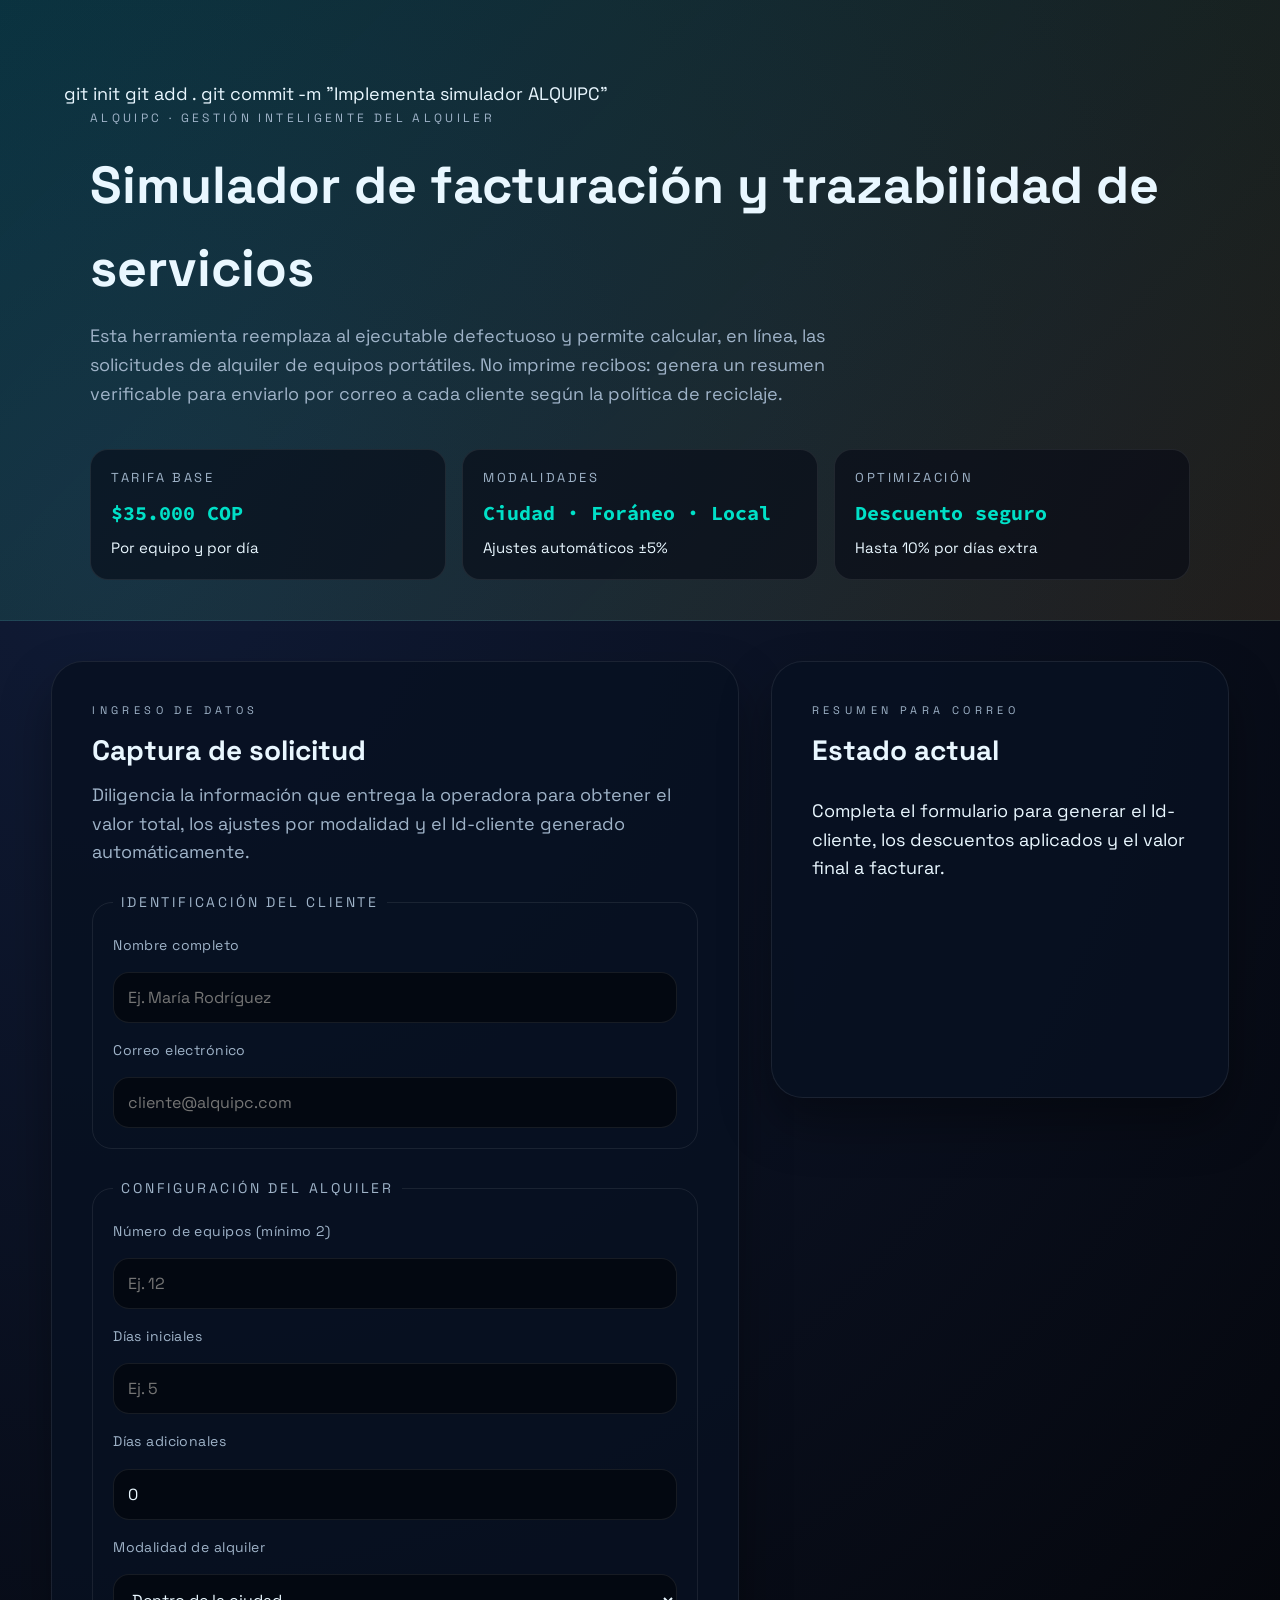
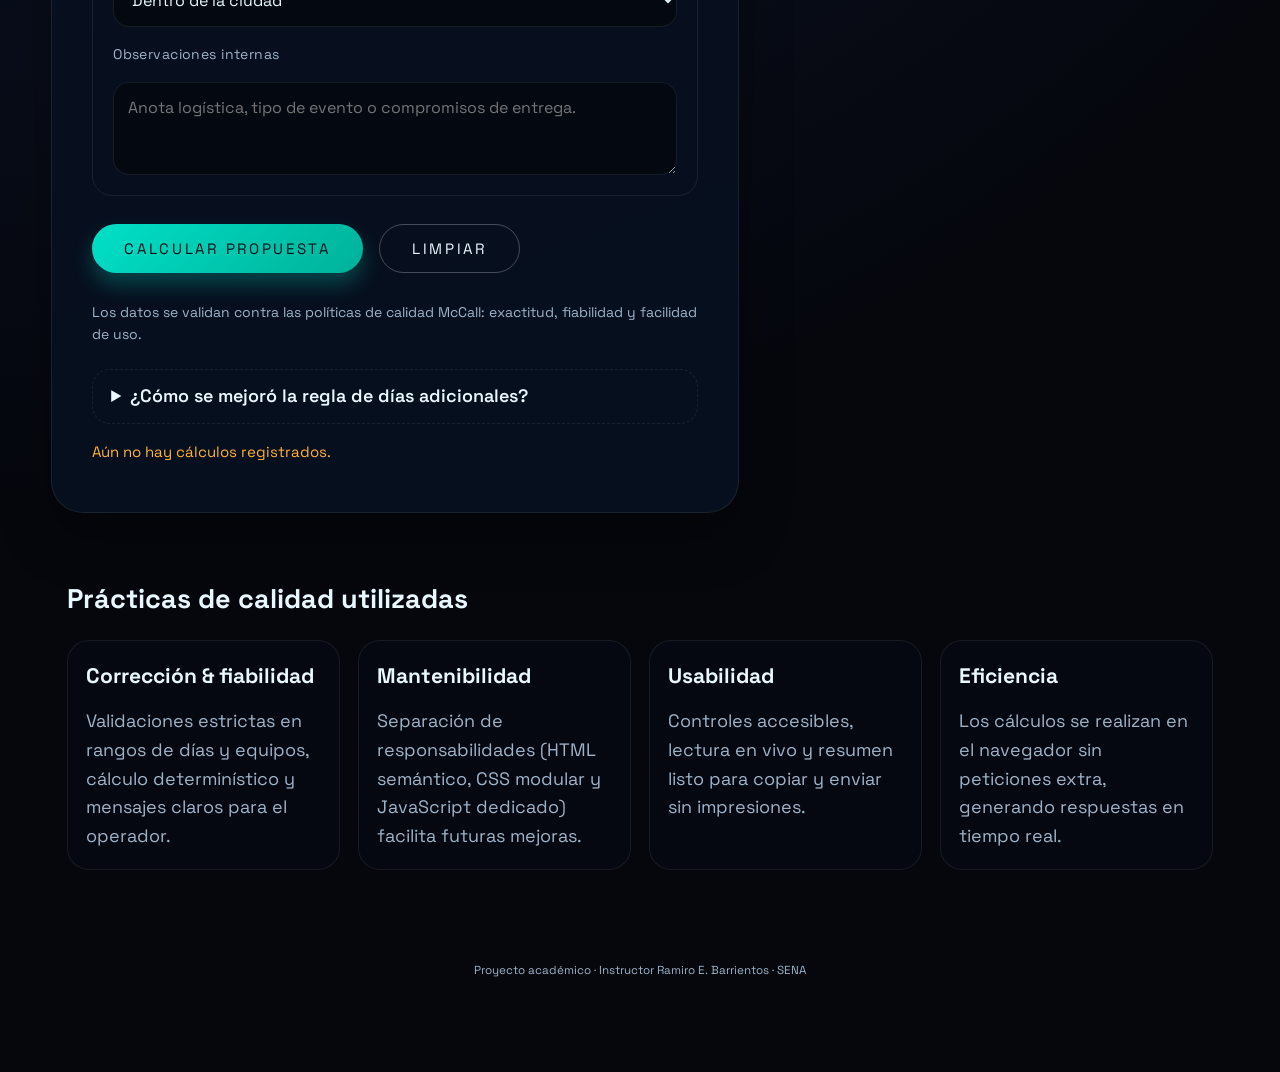
==== index.html @ 7519c862 "Renombrar A.html a index" ====
<!DOCTYPE html>
<html lang="es">

<head>
    <meta charset="UTF-8">
    <meta name="viewport" content="width=device-width, initial-scale=1.0">
    <link rel="preconnect" href="https://fonts.googleapis.com">
    <link rel="preconnect" href="https://fonts.gstatic.com" crossorigin>
    <link rel="stylesheet"
        href="https://fonts.googleapis.com/css2?family=Space+Grotesk:wght@400;500;600&family=Source+Code+Pro:wght@400;600&display=swap">
    <link rel="stylesheet" href="stylo.css">
    <link rel="stylesheet" href="styloflexbox.css">
    <link rel="stylesheet" href="stylo3.css">
    <script src="./app.js" defer></script>
    <title>ALQUIPC · Panel de facturación</title>
</head>

<body>
    <header class="hero">    git init
    git add .
    git commit -m "Implementa simulador ALQUIPC"
        <div class="hero__content">
            <p class="hero__eyebrow">ALQUIPC · Gestión inteligente del alquiler</p>
            <h1>Simulador de facturación y trazabilidad de servicios</h1>
            <p>
                Esta herramienta reemplaza al ejecutable defectuoso y permite calcular, en línea, las solicitudes de
                alquiler de equipos portátiles. No imprime recibos: genera un resumen verificable para enviarlo por
                correo a cada cliente según la política de reciclaje.
            </p>
            <div class="hero__metrics">
                <article>
                    <span>Tarifa base</span>
                    <strong>$35.000 COP</strong>
                    <small>Por equipo y por día</small>
                </article>
                <article>
                    <span>Modalidades</span>
                    <strong>Ciudad · Foráneo · Local</strong>
                    <small>Ajustes automáticos ±5%</small>
                </article>
                <article>
                    <span>Optimización</span>
                    <strong>Descuento seguro</strong>
                    <small>Hasta 10% por días extra</small>
                </article>
            </div>
        </div>
    </header>

    <main>
        <section class="panel-grid" aria-label="Panel operativo de ALQUIPC">
            <article class="panel panel--form">
                <header>
                    <p class="eyebrow">Ingreso de datos</p>
                    <h2>Captura de solicitud</h2>
                    <p class="panel__lead">
                        Diligencia la información que entrega la operadora para obtener el valor total, los ajustes por
                        modalidad y el Id-cliente generado automáticamente.
                    </p>
                </header>

                <form id="quote-form" novalidate>
                    <fieldset>
                        <legend>Identificación del cliente</legend>
                        <label for="client-name">Nombre completo</label>
                        <input type="text" id="client-name" name="clientName" placeholder="Ej. María Rodríguez"
                            maxlength="80" required>

                        <label for="client-email">Correo electrónico</label>
                        <input type="email" id="client-email" name="clientEmail" placeholder="cliente@alquipc.com"
                            maxlength="120" required>
                    </fieldset>

                    <fieldset>
                        <legend>Configuración del alquiler</legend>
                        <label for="equipment-count">Número de equipos (mínimo 2)</label>
                        <input type="number" id="equipment-count" name="equipment" min="2" max="200"
                            placeholder="Ej. 12" required>

                        <label for="initial-days">Días iniciales</label>
                        <input type="number" id="initial-days" name="initialDays" min="1" max="60" placeholder="Ej. 5"
                            required>

                        <label for="extra-days">Días adicionales</label>
                        <input type="number" id="extra-days" name="extraDays" min="0" max="60" value="0">

                        <label for="location-option">Modalidad de alquiler</label>
                        <select id="location-option" name="location" required>
                            <option value="ciudad">Dentro de la ciudad</option>
                            <option value="foranea">Fuera de la ciudad (+5%)</option>
                            <option value="local">Dentro del establecimiento (-5%)</option>
                        </select>

                        <label for="notes">Observaciones internas</label>
                        <textarea id="notes" name="notes" rows="3"
                            placeholder="Anota logística, tipo de evento o compromisos de entrega."></textarea>
                    </fieldset>

                    <div class="form__actions">
                        <button class="btn btn--primary" type="submit">Calcular propuesta</button>
                        <button class="btn btn--ghost" type="button" id="reset-form">Limpiar</button>
                    </div>
                    <p class="form__note">Los datos se validan contra las políticas de calidad McCall: exactitud,
                        fiabilidad y facilidad de uso.</p>
                </form>

                <details class="rule-card">
                    <summary>¿Cómo se mejoró la regla de días adicionales?</summary>
                    <p>
                        Antes se descontaba el 2% por cada día adicional sin límite. El simulador aplica la misma tasa,
                        pero la limita al 10% del subtotal para evitar pérdidas y mantener la sostenibilidad financiera.
                    </p>
                </details>

                <div class="messages" id="form-messages" role="status" aria-live="assertive"></div>
            </article>

            <article class="panel panel--summary" aria-live="polite">
                <header>
                    <p class="eyebrow">Resumen para correo</p>
                    <h2>Estado actual</h2>
                </header>
                <div id="summary-output" class="summary">
                    <p>Completa el formulario para generar el Id-cliente, los descuentos aplicados y el valor final a
                        facturar.</p>
                </div>
            </article>
        </section>

        <section class="quality" aria-label="Aplicación de la norma McCall">
            <h2>Prácticas de calidad utilizadas</h2>
            <div class="quality__grid">
                <article>
                    <h3>Corrección & fiabilidad</h3>
                    <p>Validaciones estrictas en rangos de días y equipos, cálculo determinístico y mensajes claros para
                        el operador.</p>
                </article>
                <article>
                    <h3>Mantenibilidad</h3>
                    <p>Separación de responsabilidades (HTML semántico, CSS modular y JavaScript dedicado) facilita
                        futuras mejoras.</p>
                </article>
                <article>
                    <h3>Usabilidad</h3>
                    <p>Controles accesibles, lectura en vivo y resumen listo para copiar y enviar sin impresiones.</p>
                </article>
                <article>
                    <h3>Eficiencia</h3>
                    <p>Los cálculos se realizan en el navegador sin peticiones extra, generando respuestas en tiempo
                        real.</p>
                </article>
            </div>
        </section>
    </main>

    <footer>
        <small>Proyecto académico · Instructor Ramiro E. Barrientos · SENA</small>
    </footer>

    <script src="app.js" type="module"></script>
</body>

</html>
---- stylo.css ----
:root {
    color-scheme: dark;
    --bg: #04070f;
    --bg-alt: #090f1c;
    --panel: rgba(8, 17, 33, 0.85);
    --primary: #00e0c7;
    --primary-strong: #00b199;
    --accent: #ffb13c;
    --text: #e9f7ff;
    --muted: #9fb3c8;
    --border: rgba(255, 255, 255, 0.08);
}

* {
    margin: 0;
    padding: 0;
    box-sizing: border-box;
    font-family: "Space Grotesk", "Segoe UI", system-ui, -apple-system, BlinkMacSystemFont, sans-serif;
}

body {
    min-height: 100vh;
    background: radial-gradient(circle at 10% 20%, #101b36 0%, #05070d 65%);
    color: var(--text);
    line-height: 1.6;
    font-size: 18px;
    padding-bottom: 60px;
}

img {
    max-width: 100%;
}

.hero {
    padding: 80px clamp(24px, 5vw, 80px) 40px;
    background: linear-gradient(135deg, rgba(0, 224, 199, 0.15), rgba(255, 177, 60, 0.1));
    border-bottom: 1px solid var(--border);
}

.hero__content {
    max-width: 1100px;
    margin: 0 auto;
}

.hero__eyebrow {
    text-transform: uppercase;
    letter-spacing: 0.28em;
    font-size: 12px;
    color: var(--muted);
}

.hero h1 {
    font-size: clamp(32px, 5vw, 52px);
    margin: 16px 0 12px;
}

.hero p {
    max-width: 780px;
    color: var(--muted);
}

.hero__metrics {
    margin-top: 40px;
    display: grid;
    grid-template-columns: repeat(auto-fit, minmax(220px, 1fr));
    gap: 16px;
}

.hero__metrics article {
    padding: 18px 20px;
    border: 1px solid var(--border);
    border-radius: 18px;
    background: rgba(5, 9, 20, 0.6);
}

.hero__metrics span {
    display: block;
    font-size: 13px;
    letter-spacing: 0.2em;
    text-transform: uppercase;
    color: var(--muted);
}

.hero__metrics strong {
    display: block;
    font-size: 20px;
    color: var(--primary);
    margin: 8px 0 4px;
    font-family: "Source Code Pro", monospace;
}

main {
    width: min(1200px, 92%);
    margin: 40px auto;
    display: flex;
    flex-direction: column;
    gap: 48px;
}

.panel {
    background: var(--panel);
    border-radius: 32px;
    border: 1px solid var(--border);
    padding: clamp(24px, 4vw, 40px);
    box-shadow: 0 25px 50px rgba(0, 0, 0, 0.35);
}

.panel header {
    margin-bottom: 24px;
}

.eyebrow {
    text-transform: uppercase;
    letter-spacing: 0.4em;
    font-size: 11px;
    color: var(--muted);
}

.panel h2 {
    font-size: 28px;
    margin: 8px 0;
}

.panel__lead {
    color: var(--muted);
}

form {
    display: flex;
    flex-direction: column;
    gap: 28px;
}

fieldset {
    border: 1px solid var(--border);
    border-radius: 20px;
    padding: 20px;
    display: grid;
    gap: 16px;
}

legend {
    padding: 0 8px;
    font-size: 14px;
    text-transform: uppercase;
    letter-spacing: 0.2em;
    color: var(--muted);
}

label {
    font-size: 14px;
    letter-spacing: 0.03em;
    color: var(--muted);
}

input,
select,
textarea {
    width: 100%;
    padding: 14px;
    border-radius: 16px;
    border: 1px solid rgba(255, 255, 255, 0.08);
    background: rgba(3, 7, 14, 0.8);
    color: var(--text);
    font-size: 16px;
    transition: border-color 0.2s ease, box-shadow 0.2s ease;
}

input:focus,
select:focus,
textarea:focus {
    outline: none;
    border-color: var(--primary);
    box-shadow: 0 0 0 2px rgba(0, 224, 199, 0.15);
}

.form__actions {
    display: flex;
    flex-wrap: wrap;
    gap: 16px;
}

.form__note {
    font-size: 14px;
    color: var(--muted);
}

.rule-card {
    margin-top: 24px;
    border-radius: 18px;
    border: 1px dashed var(--border);
    padding: 12px 18px;
}

.rule-card summary {
    cursor: pointer;
    font-weight: 600;
}

.rule-card p {
    margin-top: 12px;
    color: var(--muted);
}

.messages {
    min-height: 32px;
    margin-top: 16px;
    font-size: 15px;
    color: var(--accent);
}

.summary {
    min-height: 260px;
    display: flex;
    flex-direction: column;
    gap: 16px;
}

.summary__list {
    list-style: none;
    display: grid;
    gap: 12px;
}

.summary__row {
    display: flex;
    justify-content: space-between;
    border-bottom: 1px solid var(--border);
    padding-bottom: 6px;
}

.summary__row span {
    color: var(--muted);
}

.summary__total {
    font-size: 28px;
    color: var(--primary);
    font-family: "Source Code Pro", monospace;
}

.badge {
    display: inline-flex;
    align-items: center;
    gap: 6px;
    border-radius: 999px;
    padding: 6px 14px;
    border: 1px solid var(--border);
    background: rgba(255, 255, 255, 0.04);
    font-size: 12px;
    letter-spacing: 0.16em;
}

.quality {
    padding: 16px;
}

.quality h2 {
    margin-bottom: 20px;
}

.quality__grid {
    display: grid;
    grid-template-columns: repeat(auto-fit, minmax(220px, 1fr));
    gap: 18px;
}

.quality__grid article {
    background: rgba(5, 9, 18, 0.8);
    border-radius: 22px;
    border: 1px solid var(--border);
    padding: 18px;
}

.quality__grid p {
    color: var(--muted);
    margin-top: 8px;
}

footer {
    text-align: center;
    padding: 32px;
    color: var(--muted);
    font-size: 14px;
}

@media (max-width: 768px) {
    fieldset {
        grid-template-columns: 1fr;
    }

    .form__actions {
        flex-direction: column;
    }
}
---- styloflexbox.css ----
.panel-grid {
    display: grid;
    grid-template-columns: minmax(0, 3fr) minmax(0, 2fr);
    gap: 32px;
    align-items: stretch;
}

.panel--summary {
    position: sticky;
    top: 32px;
    align-self: flex-start;
}

.summary__id {
    font-family: "Source Code Pro", monospace;
    font-size: 16px;
    letter-spacing: 0.16em;
}

.summary__meta {
    display: flex;
    flex-wrap: wrap;
    gap: 10px;
}

.summary__totals {
    padding: 16px;
    border-radius: 18px;
    background: rgba(255, 255, 255, 0.03);
    border: 1px solid rgba(255, 255, 255, 0.05);
}

.summary__totals p {
    display: flex;
    justify-content: space-between;
    margin-bottom: 6px;
}

.summary__totals p:last-child {
    margin-bottom: 0;
}

.summary__tags {
    display: flex;
    flex-wrap: wrap;
    gap: 8px;
}

.summary__note {
    font-size: 14px;
    color: var(--muted);
}

.quality__grid article {
    display: flex;
    flex-direction: column;
    gap: 6px;
}

@media (max-width: 1024px) {
    .panel-grid {
        grid-template-columns: 1fr;
    }

    .panel--summary {
        position: static;
    }
}
---- stylo3.css ----
.btn {
    border: none;
    border-radius: 999px;
    padding: 14px 32px;
    font-size: 15px;
    letter-spacing: 0.18em;
    text-transform: uppercase;
    cursor: pointer;
    transition: transform 0.2s ease, filter 0.2s ease, background 0.2s ease;
}

.btn--primary {
    background: linear-gradient(135deg, #00e0c7, #00b199);
    color: #04121a;
    box-shadow: 0 12px 20px rgba(0, 224, 199, 0.25);
}

.btn--primary:hover {
    transform: translateY(-2px);
    filter: brightness(1.05);
}

.btn--ghost {
    background: transparent;
    color: var(--text);
    border: 1px solid rgba(255, 255, 255, 0.25);
}

.btn--ghost:hover {
    transform: translateY(-2px);
    border-color: var(--primary);
}

.panel--summary {
    animation: floatIn 0.6s ease both;
}

@keyframes floatIn {
    from {
        opacity: 0;
        transform: translateY(20px);
    }

    to {
        opacity: 1;
        transform: translateY(0);
    }
}
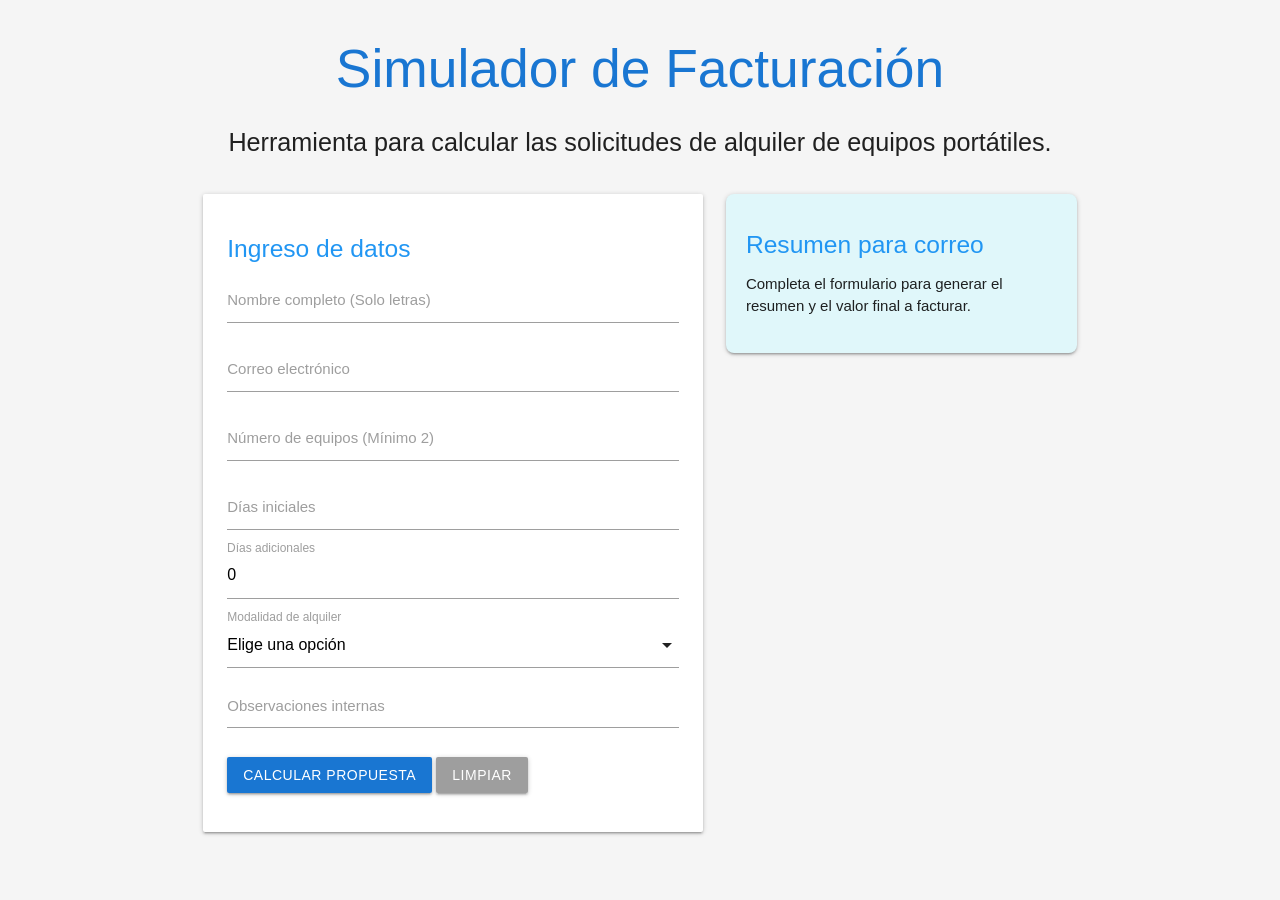
==== commit 6016927c: "actualización" ====
--- a/index.html
+++ b/index.html
@@ -4,160 +4,99 @@
 <head>
     <meta charset="UTF-8">
     <meta name="viewport" content="width=device-width, initial-scale=1.0">
-    <link rel="preconnect" href="https://fonts.googleapis.com">
-    <link rel="preconnect" href="https://fonts.gstatic.com" crossorigin>
-    <link rel="stylesheet"
-        href="https://fonts.googleapis.com/css2?family=Space+Grotesk:wght@400;500;600&family=Source+Code+Pro:wght@400;600&display=swap">
-    <link rel="stylesheet" href="stylo.css">
-    <link rel="stylesheet" href="styloflexbox.css">
-    <link rel="stylesheet" href="stylo3.css">
-    <script src="./app.js" defer></script>
-    <title>ALQUIPC · Panel de facturación</title>
+    <title>ALQUIPC - Panel de facturación</title>
+    <!-- Materialize CSS -->
+    <link rel="stylesheet" href="https://cdnjs.cloudflare.com/ajax/libs/materialize/1.0.0/css/materialize.min.css">
+    <style>
+        body {
+            background-color: #f5f5f5;
+        }
+        .container {
+            margin-top: 40px;
+        }
+        .resumen {
+            background-color: #e0f7fa;
+            padding: 20px;
+            border-radius: 8px;
+        }
+    </style>
 </head>
 
 <body>
-    <header class="hero">    git init
-    git add .
-    git commit -m "Implementa simulador ALQUIPC"
-        <div class="hero__content">
-            <p class="hero__eyebrow">ALQUIPC · Gestión inteligente del alquiler</p>
-            <h1>Simulador de facturación y trazabilidad de servicios</h1>
-            <p>
-                Esta herramienta reemplaza al ejecutable defectuoso y permite calcular, en línea, las solicitudes de
-                alquiler de equipos portátiles. No imprime recibos: genera un resumen verificable para enviarlo por
-                correo a cada cliente según la política de reciclaje.
-            </p>
-            <div class="hero__metrics">
-                <article>
-                    <span>Tarifa base</span>
-                    <strong>$35.000 COP</strong>
-                    <small>Por equipo y por día</small>
-                </article>
-                <article>
-                    <span>Modalidades</span>
-                    <strong>Ciudad · Foráneo · Local</strong>
-                    <small>Ajustes automáticos ±5%</small>
-                </article>
-                <article>
-                    <span>Optimización</span>
-                    <strong>Descuento seguro</strong>
-                    <small>Hasta 10% por días extra</small>
-                </article>
+    <div class="container">
+        <h2 class="center-align blue-text text-darken-2">Simulador de Facturación</h2>
+        <p class="center-align flow-text">Herramienta para calcular las solicitudes de alquiler de equipos portátiles.</p>
+
+        <div class="row">
+            <!-- Formulario -->
+            <div class="col s12 m7">
+                <div class="card-panel">
+                    <h5 class="blue-text">Ingreso de datos</h5>
+                    <form id="quote-form">
+                        
+                        <div class="input-field">
+                            <input type="text" id="client-name" name="clientName" required>
+                            <label for="client-name">Nombre completo (Solo letras)</label>
+                        </div>
+
+                        <div class="input-field">
+                            <input type="email" id="client-email" name="clientEmail" required>
+                            <label for="client-email">Correo electrónico</label>
+                        </div>
+
+                        <div class="input-field">
+                            <input type="number" id="equipment-count" name="equipment" min="2" required>
+                            <label for="equipment-count">Número de equipos (Mínimo 2)</label>
+                        </div>
+
+                        <div class="input-field">
+                            <input type="number" id="initial-days" name="initialDays" min="1" required>
+                            <label for="initial-days">Días iniciales</label>
+                        </div>
+
+                        <div class="input-field">
+                            <input type="number" id="extra-days" name="extraDays" min="0" value="0">
+                            <label for="extra-days">Días adicionales</label>
+                        </div>
+
+                        <div class="input-field">
+                            <select id="location-option" name="location">
+                                <option value="" disabled selected>Elige una opción</option>
+                                <option value="ciudad">Dentro de la ciudad</option>
+                                <option value="foranea">Fuera de la ciudad (+5%)</option>
+                                <option value="local">Dentro del establecimiento (-5%)</option>
+                            </select>
+                            <label>Modalidad de alquiler</label>
+                        </div>
+
+                        <div class="input-field">
+                            <textarea id="notes" name="notes" class="materialize-textarea"></textarea>
+                            <label for="notes">Observaciones internas</label>
+                        </div>
+
+                        <button class="btn blue darken-2" type="submit">Calcular Propuesta</button>
+                        <button class="btn grey" type="button" id="reset-form">Limpiar</button>
+                        
+                        <div id="form-messages" class="red-text" style="margin-top: 15px;"></div>
+                    </form>
+                </div>
+            </div>
+
+            <!-- Resumen -->
+            <div class="col s12 m5">
+                <div class="card-panel resumen">
+                    <h5 class="blue-text">Resumen para correo</h5>
+                    <div id="summary-output">
+                        <p>Completa el formulario para generar el resumen y el valor final a facturar.</p>
+                    </div>
+                </div>
             </div>
         </div>
-    </header>
+    </div>
 
-    <main>
-        <section class="panel-grid" aria-label="Panel operativo de ALQUIPC">
-            <article class="panel panel--form">
-                <header>
-                    <p class="eyebrow">Ingreso de datos</p>
-                    <h2>Captura de solicitud</h2>
-                    <p class="panel__lead">
-                        Diligencia la información que entrega la operadora para obtener el valor total, los ajustes por
-                        modalidad y el Id-cliente generado automáticamente.
-                    </p>
-                </header>
-
-                <form id="quote-form" novalidate>
-                    <fieldset>
-                        <legend>Identificación del cliente</legend>
-                        <label for="client-name">Nombre completo</label>
-                        <input type="text" id="client-name" name="clientName" placeholder="Ej. María Rodríguez"
-                            maxlength="80" required>
-
-                        <label for="client-email">Correo electrónico</label>
-                        <input type="email" id="client-email" name="clientEmail" placeholder="cliente@alquipc.com"
-                            maxlength="120" required>
-                    </fieldset>
-
-                    <fieldset>
-                        <legend>Configuración del alquiler</legend>
-                        <label for="equipment-count">Número de equipos (mínimo 2)</label>
-                        <input type="number" id="equipment-count" name="equipment" min="2" max="200"
-                            placeholder="Ej. 12" required>
-
-                        <label for="initial-days">Días iniciales</label>
-                        <input type="number" id="initial-days" name="initialDays" min="1" max="60" placeholder="Ej. 5"
-                            required>
-
-                        <label for="extra-days">Días adicionales</label>
-                        <input type="number" id="extra-days" name="extraDays" min="0" max="60" value="0">
-
-                        <label for="location-option">Modalidad de alquiler</label>
-                        <select id="location-option" name="location" required>
-                            <option value="ciudad">Dentro de la ciudad</option>
-                            <option value="foranea">Fuera de la ciudad (+5%)</option>
-                            <option value="local">Dentro del establecimiento (-5%)</option>
-                        </select>
-
-                        <label for="notes">Observaciones internas</label>
-                        <textarea id="notes" name="notes" rows="3"
-                            placeholder="Anota logística, tipo de evento o compromisos de entrega."></textarea>
-                    </fieldset>
-
-                    <div class="form__actions">
-                        <button class="btn btn--primary" type="submit">Calcular propuesta</button>
-                        <button class="btn btn--ghost" type="button" id="reset-form">Limpiar</button>
-                    </div>
-                    <p class="form__note">Los datos se validan contra las políticas de calidad McCall: exactitud,
-                        fiabilidad y facilidad de uso.</p>
-                </form>
-
-                <details class="rule-card">
-                    <summary>¿Cómo se mejoró la regla de días adicionales?</summary>
-                    <p>
-                        Antes se descontaba el 2% por cada día adicional sin límite. El simulador aplica la misma tasa,
-                        pero la limita al 10% del subtotal para evitar pérdidas y mantener la sostenibilidad financiera.
-                    </p>
-                </details>
-
-                <div class="messages" id="form-messages" role="status" aria-live="assertive"></div>
-            </article>
-
-            <article class="panel panel--summary" aria-live="polite">
-                <header>
-                    <p class="eyebrow">Resumen para correo</p>
-                    <h2>Estado actual</h2>
-                </header>
-                <div id="summary-output" class="summary">
-                    <p>Completa el formulario para generar el Id-cliente, los descuentos aplicados y el valor final a
-                        facturar.</p>
-                </div>
-            </article>
-        </section>
-
-        <section class="quality" aria-label="Aplicación de la norma McCall">
-            <h2>Prácticas de calidad utilizadas</h2>
-            <div class="quality__grid">
-                <article>
-                    <h3>Corrección & fiabilidad</h3>
-                    <p>Validaciones estrictas en rangos de días y equipos, cálculo determinístico y mensajes claros para
-                        el operador.</p>
-                </article>
-                <article>
-                    <h3>Mantenibilidad</h3>
-                    <p>Separación de responsabilidades (HTML semántico, CSS modular y JavaScript dedicado) facilita
-                        futuras mejoras.</p>
-                </article>
-                <article>
-                    <h3>Usabilidad</h3>
-                    <p>Controles accesibles, lectura en vivo y resumen listo para copiar y enviar sin impresiones.</p>
-                </article>
-                <article>
-                    <h3>Eficiencia</h3>
-                    <p>Los cálculos se realizan en el navegador sin peticiones extra, generando respuestas en tiempo
-                        real.</p>
-                </article>
-            </div>
-        </section>
-    </main>
-
-    <footer>
-        <small>Proyecto académico · Instructor Ramiro E. Barrientos · SENA</small>
-    </footer>
-
-    <script src="app.js" type="module"></script>
+    <!-- Materialize JS -->
+    <script src="https://cdnjs.cloudflare.com/ajax/libs/materialize/1.0.0/js/materialize.min.js"></script>
+    <script src="app.js"></script>
 </body>
 
 </html>
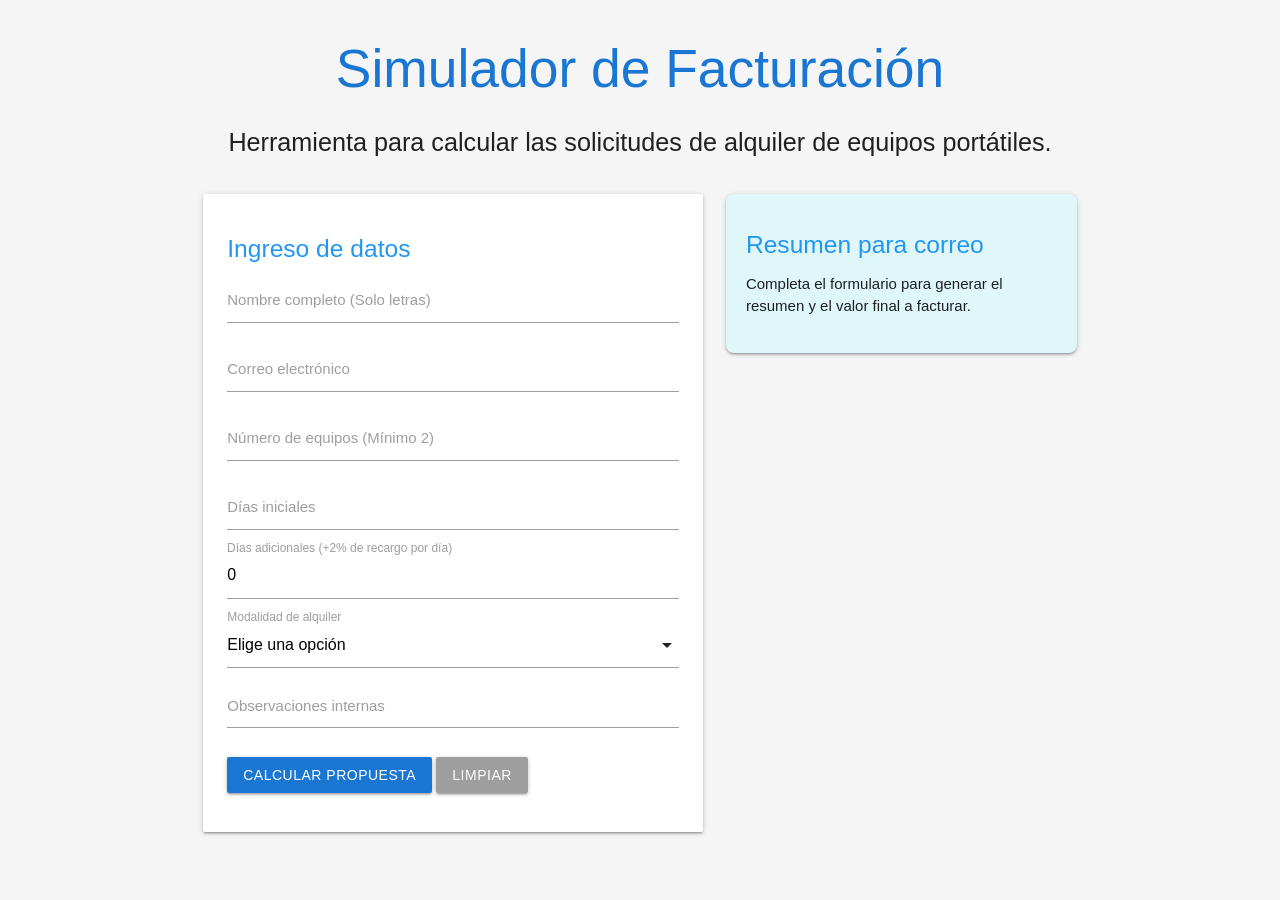
==== commit a15cf66f: "actualización index" ====
--- a/index.html
+++ b/index.html
@@ -11,9 +11,11 @@
         body {
             background-color: #f5f5f5;
         }
+
         .container {
             margin-top: 40px;
         }
+
         .resumen {
             background-color: #e0f7fa;
             padding: 20px;
@@ -25,7 +27,8 @@
 <body>
     <div class="container">
         <h2 class="center-align blue-text text-darken-2">Simulador de Facturación</h2>
-        <p class="center-align flow-text">Herramienta para calcular las solicitudes de alquiler de equipos portátiles.</p>
+        <p class="center-align flow-text">Herramienta para calcular las solicitudes de alquiler de equipos portátiles.
+        </p>
 
         <div class="row">
             <!-- Formulario -->
@@ -33,7 +36,7 @@
                 <div class="card-panel">
                     <h5 class="blue-text">Ingreso de datos</h5>
                     <form id="quote-form">
-                        
+
                         <div class="input-field">
                             <input type="text" id="client-name" name="clientName" required>
                             <label for="client-name">Nombre completo (Solo letras)</label>
@@ -56,7 +59,7 @@
 
                         <div class="input-field">
                             <input type="number" id="extra-days" name="extraDays" min="0" value="0">
-                            <label for="extra-days">Días adicionales</label>
+                            <label for="extra-days">Días adicionales (+2% de recargo por día)</label>
                         </div>
 
                         <div class="input-field">
@@ -76,7 +79,7 @@
 
                         <button class="btn blue darken-2" type="submit">Calcular Propuesta</button>
                         <button class="btn grey" type="button" id="reset-form">Limpiar</button>
-                        
+
                         <div id="form-messages" class="red-text" style="margin-top: 15px;"></div>
                     </form>
                 </div>
